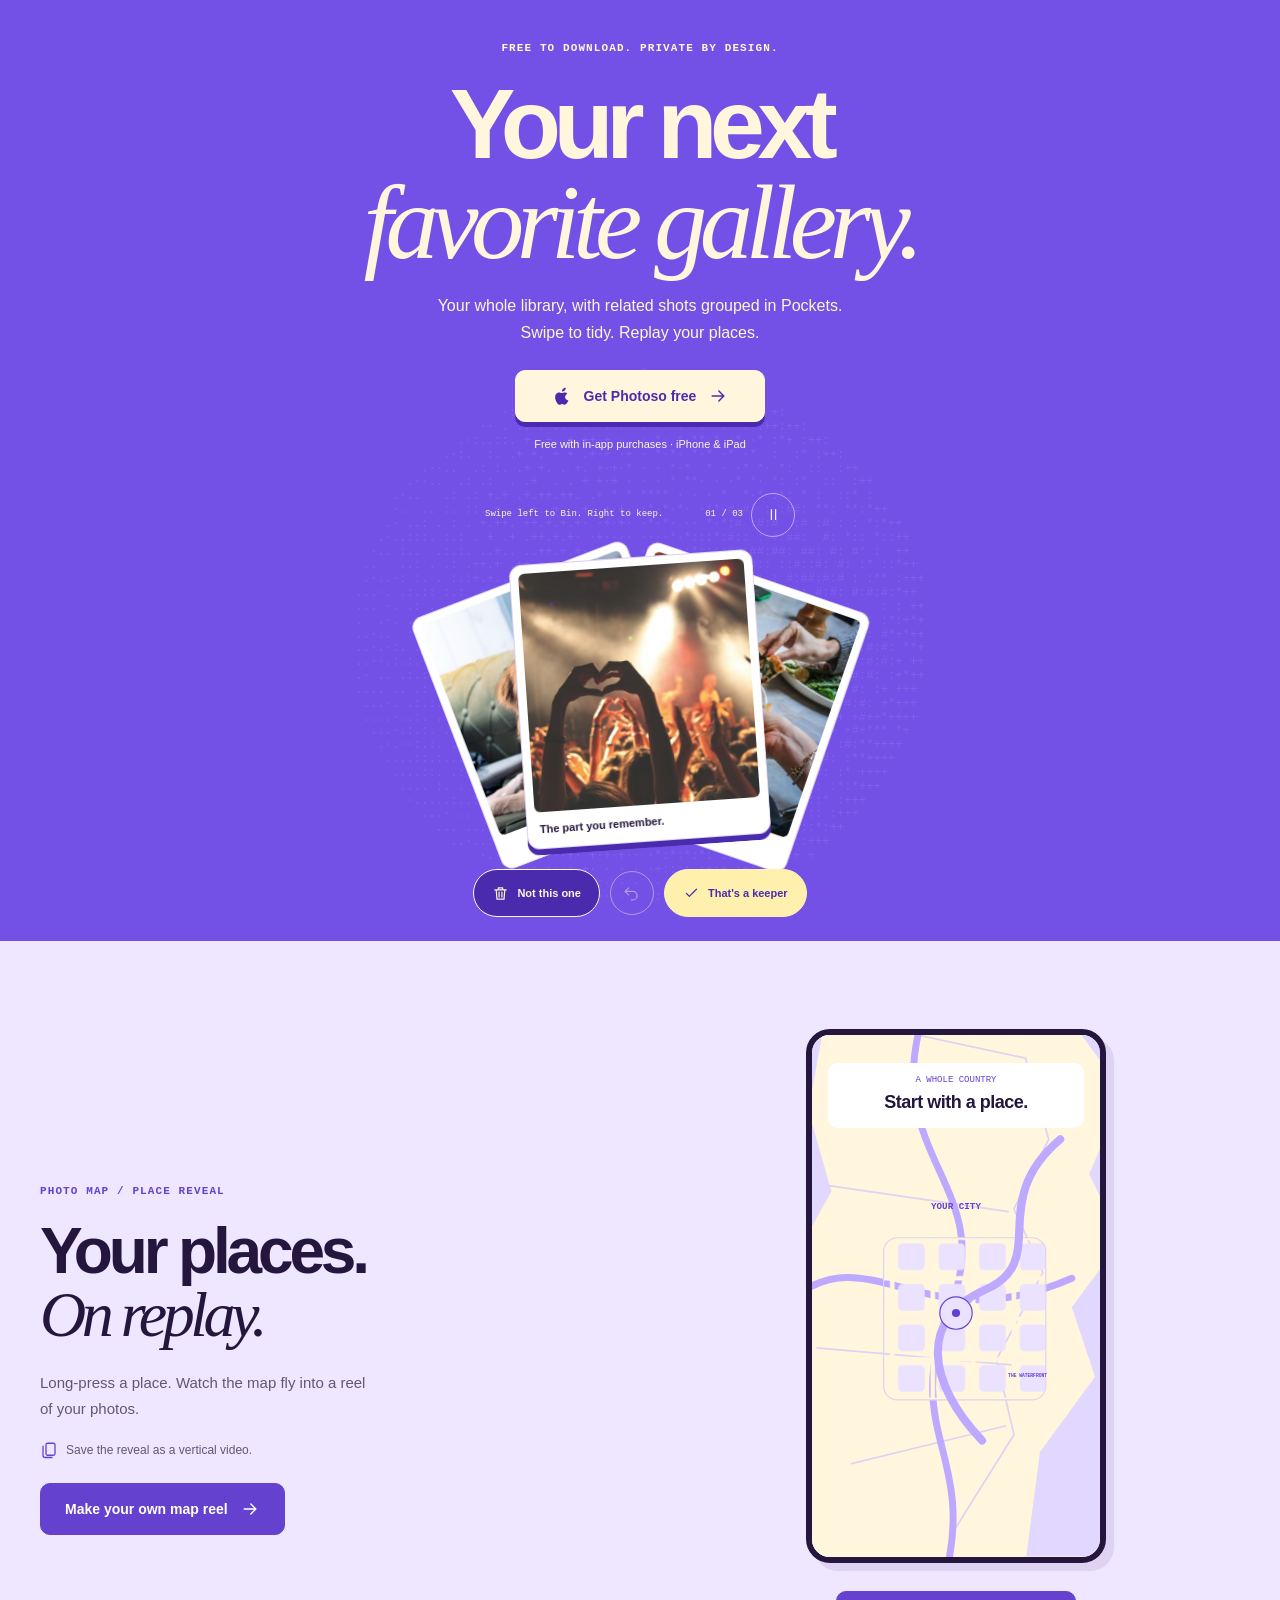
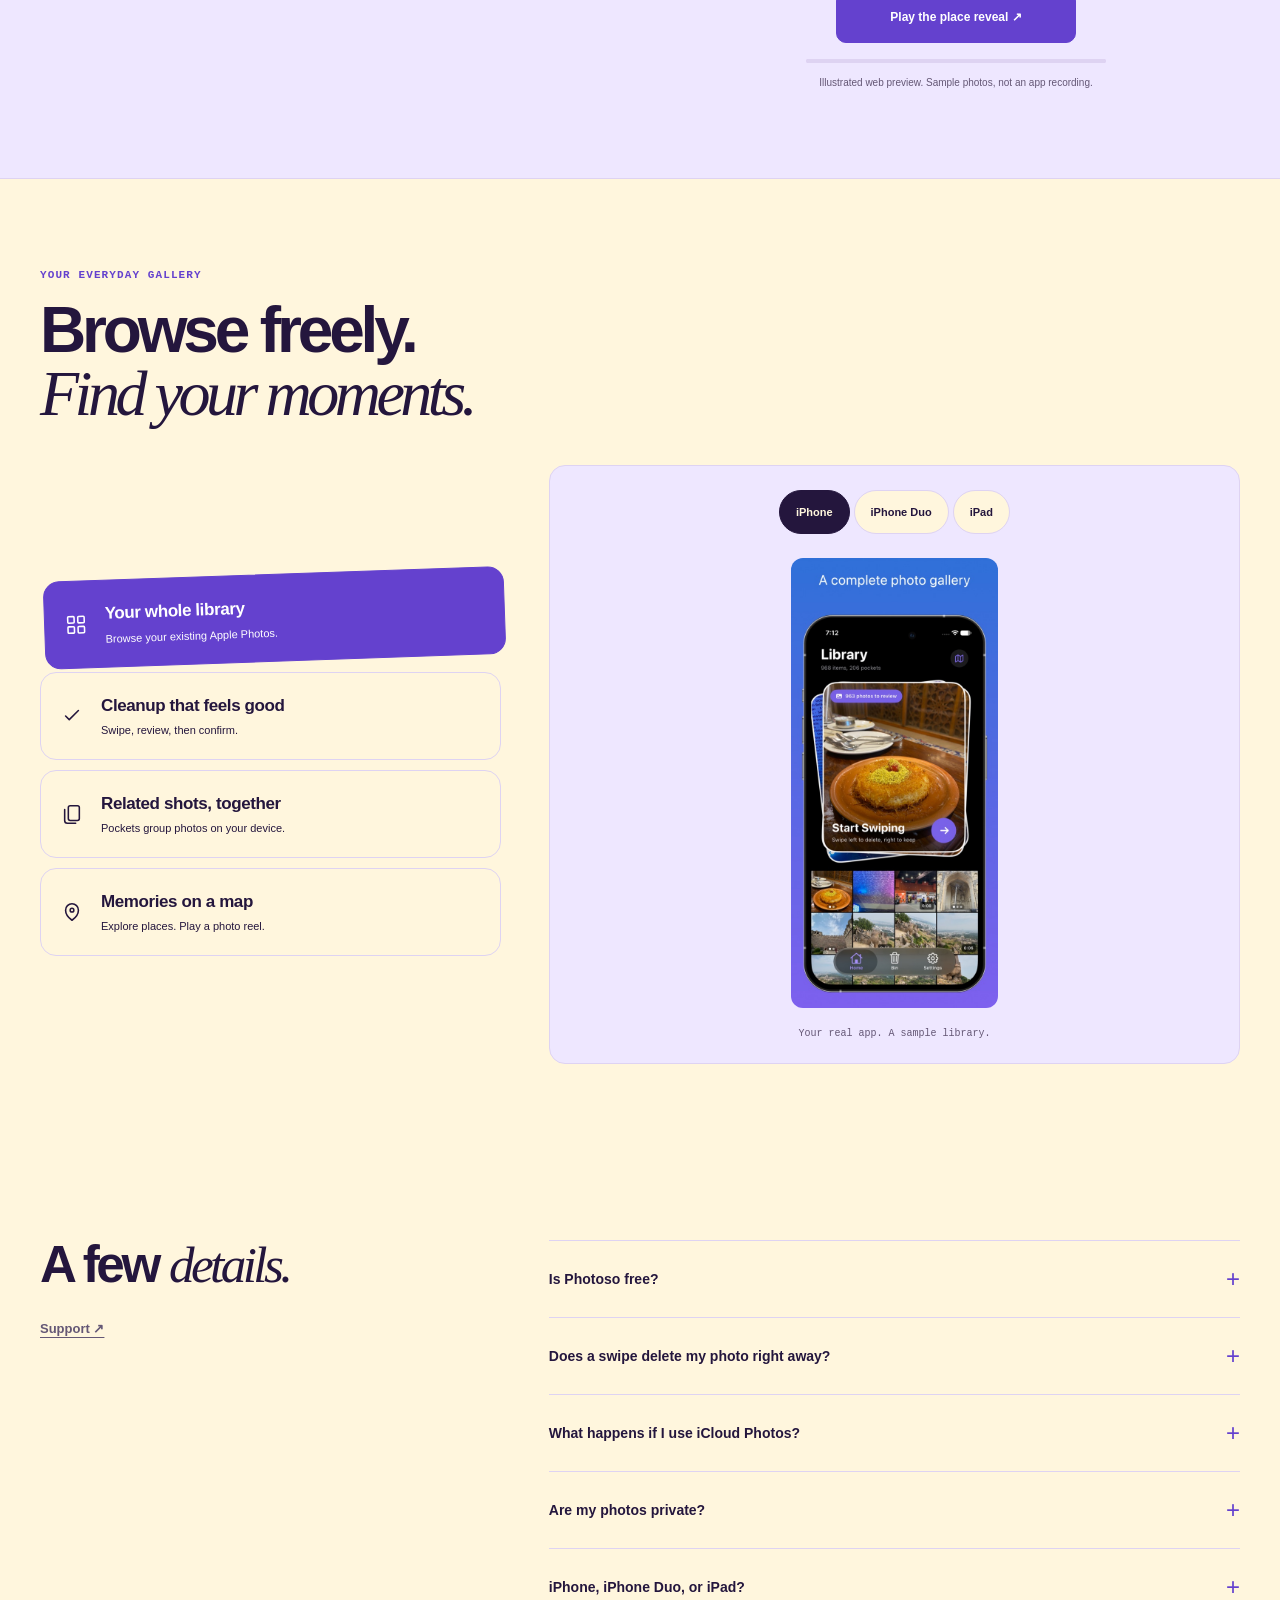
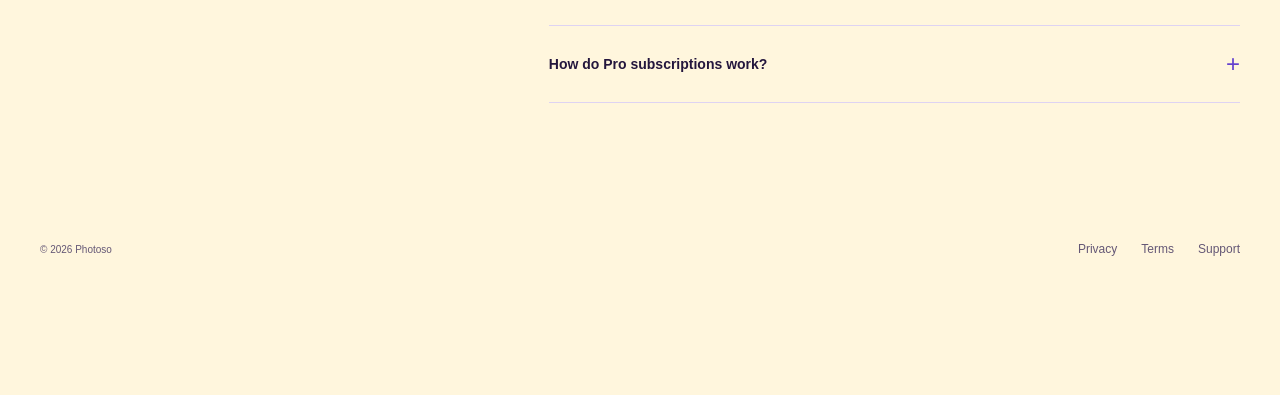
==== index.html @ 0cfa5616 "Publish Photoso gallery landing page Preserve the existing privacy and support pages and their style" ====
<!doctype html>
<!-- Base accessibility utilities adapted from 8B Linea (2026), MIT. See LICENSE. -->
<html lang="en">
<head>
  <meta charset="utf-8">
  <meta name="viewport" content="width=device-width, initial-scale=1, viewport-fit=cover">
  <title>Photoso — Your next favorite photo gallery.</title>
  <meta name="description" content="A free-to-download, private photo gallery for iPhone and iPad. Group related shots in Pockets, swipe to tidy, and turn your places into photo reels.">
  <meta name="theme-color" content="#7350e6">
  <meta name="apple-itunes-app" content="app-id=6763928712">
  <meta property="og:type" content="website">
  <meta property="og:title" content="Photoso — Your next favorite photo gallery.">
  <meta property="og:description" content="Your whole library. Related shots together. Places on replay. A free-to-download gallery that keeps photo processing on your device.">
  <meta property="og:image" content="https://callmevg.github.io/photoso/assets/social.jpg">
  <meta name="twitter:card" content="summary_large_image">
  <link rel="icon" href="assets/icon.png" type="image/png">
  <script>
    (() => {
      const param = new URLSearchParams(window.location.search).get("clawpilotTheme");
      const theme = param === "light" || param === "dark"
        ? param
        : (window.matchMedia("(prefers-color-scheme: dark)").matches ? "dark" : "light");
      document.documentElement.setAttribute("data-theme", theme);
    })();
  </script>
  <link rel="stylesheet" href="styles.css">
</head>
<body>
  <svg class="sr-only" aria-hidden="true" xmlns="http://www.w3.org/2000/svg">
    <symbol id="i-arrow" viewBox="0 0 24 24"><path d="M5 12h14m-6-6 6 6-6 6"/></symbol>
    <symbol id="i-check" viewBox="0 0 24 24"><path d="m5 12 4 4L19 6"/></symbol>
    <symbol id="i-bin" viewBox="0 0 24 24"><path d="M4 7h16M9 7V4h6v3m-9 0 1 13h10l1-13M10 10v7m4-7v7"/></symbol>
    <symbol id="i-undo" viewBox="0 0 24 24"><path d="m8 4-5 5 5 5M3 9h11a6 6 0 0 1 0 12h-2"/></symbol>
    <symbol id="i-grid" viewBox="0 0 24 24"><rect x="3" y="3" width="7" height="7" rx="1"/><rect x="14" y="3" width="7" height="7" rx="1"/><rect x="3" y="14" width="7" height="7" rx="1"/><rect x="14" y="14" width="7" height="7" rx="1"/></symbol>
    <symbol id="i-stack" viewBox="0 0 24 24"><rect x="8" y="3" width="12" height="16" rx="2"/><path d="M4 7v12a3 3 0 0 0 3 3h9"/></symbol>
    <symbol id="i-pin" viewBox="0 0 24 24"><path d="M19 10c0 6-7 11-7 11S5 16 5 10a7 7 0 0 1 14 0Z"/><circle cx="12" cy="10" r="2"/></symbol>
    <symbol id="i-apple" viewBox="0 0 24 24"><path fill="currentColor" stroke="none" d="M16.5 2c.1 1.3-.5 2.5-1.3 3.3-.8.8-2 1.4-3.1 1.3-.2-1.2.4-2.5 1.2-3.3.8-.8 2.1-1.4 3.2-1.3Zm3.2 15.4c-.5 1.2-.8 1.8-1.5 2.8-1 1.4-2.4 3.1-4.1 2.1-1.5-.9-2.3-.9-3.9 0-1.7.9-3.1-.6-4.1-2C3.3 16.4 3 12.3 4.8 9.6c1.3-1.9 3.4-2.3 5.2-1.6 1.5.6 2.1.6 3.6 0 1.6-.6 3.6-.3 4.9 1.2-4.2 2.3-3.5 6.9 1.2 8.2Z"/></symbol>
  </svg>
  <a class="skip-link" href="#main">Skip to content</a>
  <main id="main">
    <div class="hero-shell" id="hero-shell">
      <canvas id="ascii-field" aria-hidden="true"></canvas>
      <section class="wrap hero" aria-labelledby="hero-title">
        <div class="hero-copy">
          <p class="eyebrow">Free to download. Private by design.</p>
          <h1 id="hero-title">Your next<br><em>favorite gallery.</em></h1>
          <p class="hero-lead">Your whole library, with related shots grouped in Pockets.<br>Swipe to tidy. Replay your places.</p>
          <a class="button hero-download" href="https://apps.apple.com/app/photoso-photo-gallery/id6763928712"><svg aria-hidden="true"><use href="#i-apple"/></svg>Get Photoso free <svg aria-hidden="true"><use href="#i-arrow"/></svg></a>
          <p class="hero-note">Free with in-app purchases · iPhone &amp; iPad</p>
        </div>
        <div class="demo" id="demo" role="region" aria-label="Interactive photo cleanup demo">
          <div class="demo-topline"><span>Swipe left to Bin. Right to keep.</span><div class="demo-tools"><span id="demo-position">01 / 03</span><button class="motion-button" id="motion-toggle" aria-label="Pause decorative motion" aria-pressed="false" title="Pause decorative motion"><svg aria-hidden="true" viewBox="0 0 24 24"><path id="motion-icon" d="M9 5v14m6-14v14"/></svg></button></div></div>
          <div class="photo-stage" id="photo-stage" tabindex="0" aria-label="Photo demo. Left arrow moves a sample to the bin. Right arrow keeps it." aria-describedby="demo-help">
            <div class="back-card" aria-hidden="true"><img src="assets/camera-dog.jpg" width="600" height="750" alt="" draggable="false"></div>
            <div class="back-card" aria-hidden="true"><img src="assets/camera-pizza.jpg" width="600" height="750" alt="" draggable="false"></div>
            <figure class="photo-card" id="photo-card">
              <img id="demo-image" src="assets/camera-concert.jpg" width="600" height="750" alt="A view from a concert crowd, with hands raised into the stage lights" draggable="false" fetchpriority="high">
              <div class="photo-stamp" id="photo-stamp" aria-hidden="true">KEEP</div>
              <figcaption class="photo-caption"><span id="photo-title">The part you remember.</span></figcaption>
            </figure>
            <div class="demo-complete" id="demo-complete" hidden>
              <svg aria-hidden="true"><use href="#i-check"/></svg><h3>Try your<br>own camera roll.</h3><p id="demo-summary"></p>
              <a class="button" href="https://apps.apple.com/app/photoso-photo-gallery/id6763928712">Download Photoso free ↗</a>
              <button type="button" id="demo-reset">Play again</button>
            </div>
          </div>
          <div class="demo-controls">
            <button type="button" id="bin-button" aria-label="Move sample photo to the demo bin"><svg aria-hidden="true"><use href="#i-bin"/></svg>Not this one</button>
            <button type="button" id="undo-button" class="undo" aria-label="Undo the last sample decision" disabled><svg aria-hidden="true"><use href="#i-undo"/></svg></button>
            <button type="button" id="keep-button" class="keep" aria-label="Keep sample photo"><svg aria-hidden="true"><use href="#i-check"/></svg>That's a keeper</button>
          </div>
          <span class="sr-only" id="demo-status" role="status" aria-live="polite"></span>
          <p class="sr-only" id="demo-help">This preview uses three sample images, not your library. Drag left to Bin or right to Keep. Use the buttons or the left and right arrow keys. You can undo any decision.</p>
          <noscript><p>Enable JavaScript to play. The download links and FAQs still work.</p></noscript>
        </div>
      </section>
    </div>
    <section class="section place-section" id="place-reveal" aria-labelledby="place-heading">
      <div class="wrap place-layout">
        <div class="place-copy">
          <p class="eyebrow">Photo Map / Place Reveal</p>
          <h2 id="place-heading">Your places.<br><em>On replay.</em></h2>
          <p class="place-lead">Long-press a place. Watch the map fly into a reel of your photos.</p>
          <p class="place-export"><svg aria-hidden="true"><use href="#i-stack"/></svg>Save the reveal as a vertical video.</p>
          <a class="button" href="https://apps.apple.com/app/photoso-photo-gallery/id6763928712">Make your own map reel <svg aria-hidden="true"><use href="#i-arrow"/></svg></a>
        </div>
        <div class="place-demo">
          <div class="place-screen" id="place-screen" data-step="country" role="img" aria-label="Illustrated Place Reveal: a map zooms from a country to a city, drops a photo pin, and opens into sample photos.">
            <svg class="illustrated-map" viewBox="0 0 640 900" preserveAspectRatio="xMidYMid slice" aria-hidden="true">
              <defs><pattern id="place-blocks" width="70" height="70" patternUnits="userSpaceOnUse"><rect x="10" y="10" width="46" height="46" rx="8"/><path d="M0 0h70v70H0Z"/></pattern></defs>
              <rect class="map-water" width="640" height="900"/>
              <g id="place-world" class="place-world">
                <path class="map-land" d="M100-60 500-50 610 100 550 240 605 355 520 470 560 590 465 720 440 910 50 950-50 650 70 550 35 395 105 270 65 130Z"/>
                <path class="map-contour" d="M160-20 440 40 480 180 420 300 470 410 390 560 420 690 320 850M100 260l310 45M80 540l340 30M140 740l265-65"/>
                <path class="map-road" d="M265-40c-80 250 130 300 45 510s40 250-5 450"/>
                <path class="map-road" d="M45 450c130-100 225 80 475-30"/>
                <rect class="map-blocks" x="195" y="350" width="280" height="280" rx="24" fill="url(#place-blocks)"/>
                <path class="map-river" d="M500 180c-130 110-15 210-130 260s-100 160-5 260"/>
                <circle class="map-location-halo" cx="320" cy="480" r="28"/>
                <circle class="map-location" cx="320" cy="480" r="7"/>
                <text class="map-label" x="320" y="300" text-anchor="middle">YOUR CITY</text>
                <text class="map-label map-label-small" x="410" y="590">THE WATERFRONT</text>
              </g>
            </svg>
            <div class="place-map-title"><span id="place-scale">A whole country</span><strong id="place-title">Start with a place.</strong></div>
            <div class="place-photo-pin" id="place-photo-pin" aria-hidden="true"><img src="assets/camera-concert.jpg" width="56" height="56" alt=""><svg><use href="#i-pin"/></svg></div>
            <div class="place-photos" id="place-photos" aria-hidden="true">
              <img class="place-slide" src="assets/camera-concert.jpg" width="600" height="750" loading="lazy" alt="">
              <img class="place-slide" src="assets/camera-pizza.jpg" width="600" height="750" loading="lazy" alt="">
              <img class="place-slide" src="assets/camera-dog.jpg" width="600" height="750" loading="lazy" alt="">
              <div class="place-photo-caption"><strong>That weekend.<br>All over again.</strong><small>Sample photos · illustrated route</small></div>
            </div>
          </div>
          <div class="place-player"><button type="button" class="button" id="place-play" aria-pressed="false" disabled>Play the place reveal <svg aria-hidden="true"><use href="#i-arrow"/></svg></button><progress id="place-progress" max="11000" value="0" aria-label="Place Reveal preview progress"></progress></div>
          <p class="place-disclosure">Illustrated web preview. Sample photos, not an app recording.</p>
          <p class="sr-only" id="place-status" role="status" aria-live="polite">Ready to preview the map-to-memory reveal.</p>
          <noscript><p class="place-disclosure">The illustration is a static preview. Download Photoso to play your own Place Reveal.</p></noscript>
        </div>
      </div>
    </section>
    <section class="section gallery-section" id="explore" aria-labelledby="gallery-title">
      <div class="wrap">
        <div class="section-heading reveal"><div><p class="eyebrow">Your everyday gallery</p><h2 id="gallery-title">Browse freely.<br><em>Find your moments.</em></h2></div></div>
        <div class="gallery-layout" id="gallery-layout" data-device="phone">
          <div class="gallery-copy">
            <div class="gallery-tabs" role="tablist" aria-label="Explore Photoso screens" aria-orientation="vertical">
              <button class="gallery-tab" id="tab-library" role="tab" aria-selected="true" aria-controls="panel-library" tabindex="0"><svg aria-hidden="true"><use href="#i-grid"/></svg><span>Your whole library<small>Browse your existing Apple Photos.</small></span></button>
              <button class="gallery-tab" id="tab-swipe" role="tab" aria-selected="false" aria-controls="panel-swipe" tabindex="-1"><svg aria-hidden="true"><use href="#i-check"/></svg><span>Cleanup that feels good<small>Swipe, review, then confirm.</small></span></button>
              <button class="gallery-tab" id="tab-pockets" role="tab" aria-selected="false" aria-controls="panel-pockets" tabindex="-1"><svg aria-hidden="true"><use href="#i-stack"/></svg><span>Related shots, together<small>Pockets group photos on your device.</small></span></button>
              <button class="gallery-tab" id="tab-map" role="tab" aria-selected="false" aria-controls="panel-map" tabindex="-1"><svg aria-hidden="true"><use href="#i-pin"/></svg><span>Memories on a map<small>Explore places. Play a photo reel.</small></span></button>
            </div>
          </div>
          <div class="device-preview">
            <div class="device-picker" role="group" aria-label="Preview Photoso on a device">
              <button type="button" data-device="phone" aria-pressed="true">iPhone</button><button type="button" data-device="duo" aria-pressed="false">iPhone Duo</button><button type="button" data-device="ipad" aria-pressed="false">iPad</button>
            </div>
            <figure class="gallery-panel" id="panel-library" role="tabpanel" aria-labelledby="tab-library" tabindex="0"><div class="screenshot-mat"><img src="assets/screen-library.jpg" data-phone="assets/screen-library.jpg" data-duo="assets/duo-library.jpg" data-ipad="assets/ipad-library.jpg" width="560" height="1213" loading="lazy" alt="Photoso library with a swipe entry and photo grid"></div><figcaption>Your real app. A sample library.</figcaption></figure>
            <figure class="gallery-panel" id="panel-swipe" role="tabpanel" aria-labelledby="tab-swipe" tabindex="0" hidden><div class="screenshot-mat"><img src="assets/screen-swipe.jpg" data-phone="assets/screen-swipe.jpg" data-duo="assets/duo-swipe.jpg" data-ipad="assets/ipad-swipe.jpg" width="560" height="1213" loading="lazy" alt="Photoso swipe screen with delete, undo, and keep controls"></div><figcaption>One photo at a time.</figcaption></figure>
            <figure class="gallery-panel" id="panel-pockets" role="tabpanel" aria-labelledby="tab-pockets" tabindex="0" hidden><div class="screenshot-mat"><img src="assets/screen-pockets.jpg" data-phone="assets/screen-pockets.jpg" data-duo="assets/duo-library.jpg" data-ipad="assets/ipad-library.jpg" width="560" height="1213" loading="lazy" alt="Photoso library with related photos grouped into Pockets"></div><figcaption>Your related shots, together.</figcaption></figure>
            <figure class="gallery-panel" id="panel-map" role="tabpanel" aria-labelledby="tab-map" tabindex="0" hidden><div class="screenshot-mat"><img src="assets/screen-map.jpg" data-phone="assets/screen-map.jpg" data-duo="assets/duo-map.jpg" data-ipad="assets/ipad-map.jpg" width="560" height="1213" loading="lazy" alt="Photoso Photo Map with photos grouped by location"></div><figcaption>Places with a story.</figcaption></figure>
            <p class="device-status sr-only" id="device-status" role="status" aria-live="polite"></p>
          </div>
        </div>
      </div>
    </section>
    <section class="section faq-section" id="faq" aria-labelledby="faq-title">
      <div class="wrap faq-layout">
        <div class="faq-heading"><h2 id="faq-title">A few <em>details.</em></h2><a class="text-link" href="https://callmevg.github.io/photoso/support.html">Support ↗</a></div>
        <div class="faq-list">
          <details id="pricing-details"><summary>Is Photoso free?</summary><p>Yes. Browsing your photo library, Pockets, Photo Map, and the Review Bin are available for free. Cleanup includes 100 free swipes a day. Photoso Pro adds unlimited swipes, similar-photo group review, stats and streaks, and keep marks that persist across reinstalls. Pro is available monthly, yearly, or as a one-time Lifetime purchase. See the app for current local pricing.</p></details>
          <details><summary>Does a swipe delete my photo right away?</summary><p>No. Unwanted items go to Photoso's Review Bin first, where you can restore them. Deletion happens only after you review and confirm. Confirmed deletions go to Apple Photos' Recently Deleted album for recovery for up to 30 days. Photoso isn't a backup service; back up irreplaceable photos.</p></details>
          <details><summary>What happens if I use iCloud Photos?</summary><p>With iCloud Photos enabled, confirmed deletions also apply to your other devices. Recently Deleted is the place to recover a photo for up to 30 days. Storage may not be freed immediately while deleted items remain there.</p></details>
          <details id="privacy-details"><summary>Are my photos private?</summary><p>Your photos stay on your device. Photoso has no third-party ads, analytics, or tracking SDKs. Pocket similarity matching uses Apple's on-device Vision; your photos aren't sent to a cloud AI service. You don't need an account. Apple's own iCloud Photos syncing still follows your Apple settings. See our <a href="https://callmevg.github.io/photoso/privacy.html">privacy policy</a>.</p></details>
          <details><summary>iPhone, iPhone Duo, or iPad?</summary><p>Photoso works on iPhone and iPad with iOS or iPadOS 17.6 or later. It also adapts to iPhone Duo's compact and expanded displays. It uses your Apple Photos library and needs permission to access your photos.</p></details>
          <details><summary>How do Pro subscriptions work?</summary><p>Payment is charged to your Apple Account when you confirm a purchase. Monthly and yearly subscriptions renew automatically unless cancelled at least 24 hours before the current period ends. Your account is charged for renewal within 24 hours before the period ends. Manage or cancel in your App Store account settings. Lifetime is a one-time purchase. <a href="https://www.apple.com/legal/internet-services/itunes/dev/stdeula/">Apple's standard Terms of Use</a> apply.</p></details>
        </div>
      </div>
    </section>
  </main>
  <footer class="footer wrap">
    <div class="footer-top"><span class="footer-copyright">© 2026 Photoso</span><div class="footer-links"><a href="https://callmevg.github.io/photoso/privacy.html">Privacy</a><a href="https://www.apple.com/legal/internet-services/itunes/dev/stdeula/">Terms</a><a href="https://callmevg.github.io/photoso/support.html">Support</a></div></div>
  </footer>
  <aside class="download-dock" aria-label="Download Photoso" hidden>
    <img src="assets/icon.png" width="40" height="40" alt=""><p><strong>Your next favorite gallery.</strong><span>Private · Free with in-app purchases</span></p><a class="button" href="https://apps.apple.com/app/photoso-photo-gallery/id6763928712">Download free <svg aria-hidden="true"><use href="#i-arrow"/></svg></a>
  </aside>
  <script src="site.js"></script>
</body>
</html>
---- styles.css ----
:root {
  color-scheme: light;
  --cp-bg: #fff6dd;
  --cp-bg-elevated: #fcf8ee;
  --cp-surface: #ffffff;
  --cp-surface-soft: #eee7ff;
  --cp-border: #ded3f2;
  --cp-border-strong: #9885c1;
  --cp-text: #24163d;
  --cp-text-muted: #645775;
  --cp-text-soft: #706080;
  --cp-accent: #6441ce;
  --cp-accent-hover: #5431ba;
  --cp-accent-soft: #ebe2ff;
  --cp-accent-fg: #ffffff;
  --cp-success: #16794a;
  --cp-danger: #b92b59;
  --cp-warning: #fff0ae;
  --cp-link: #6441ce;
  --cp-shadow: 0 8px 0 #35225d;
  --cp-overlay: #f5f0ff;
  --cp-panel: #fcf8ee;
  --cp-panel-strong: #ffffff;
  --cp-sheen: #ffffff;
  --cp-highlight: #cabbf6;
  --cp-stage: #7350e6;
  --cp-stage-ink: #fff6dd;
  --cp-stage-soft: #e1d7ff;
  --cp-stage-line: #bda9ff;
  --cp-stage-dark: #4b2bad;
}
html[data-theme="dark"] {
  color-scheme: dark;
  --cp-bg: #19132b;
  --cp-bg-elevated: #211934;
  --cp-surface: #2b2042;
  --cp-surface-soft: #35264e;
  --cp-border: #514065;
  --cp-border-strong: #9d83c4;
  --cp-text: #fff6dd;
  --cp-text-muted: #d0c0e0;
  --cp-text-soft: #c2add8;
  --cp-accent: #bda6ff;
  --cp-accent-hover: #d0bfff;
  --cp-accent-soft: #35264e;
  --cp-accent-fg: #24163d;
  --cp-success: #8be5b0;
  --cp-danger: #ff9fbc;
  --cp-warning: #fff0ae;
  --cp-link: #c9b5ff;
  --cp-shadow: 0 8px 0 #100b1b;
  --cp-overlay: #211934;
  --cp-panel: #2b2042;
  --cp-panel-strong: #2b2042;
  --cp-sheen: #fff6dd;
  --cp-highlight: #66518d;
  --cp-stage: #5330b6;
  --cp-stage-ink: #fff6dd;
  --cp-stage-soft: #e1d7ff;
  --cp-stage-line: #bda9ff;
  --cp-stage-dark: #321b78;
}
*, *::before, *::after { box-sizing: border-box; }
html { scroll-behavior: smooth; scroll-padding-top: 24px; }
body { margin: 0; padding-bottom: 104px; background: var(--cp-bg); color: var(--cp-text); font-family: "Segoe UI", Aptos, Calibri, -apple-system, BlinkMacSystemFont, sans-serif; font-size: 16px; line-height: 1.5; }
h1, h2, h3, p, figure { margin: 0; }
h1, h2, h3 { text-wrap: balance; }
em { font-family: Georgia, "Times New Roman", serif; font-weight: 400; letter-spacing: -.07em; }
a { color: inherit; text-underline-offset: 4px; }
button { font: inherit; color: inherit; cursor: pointer; }
button, a { -webkit-tap-highlight-color: var(--cp-highlight); }
button:disabled { cursor: not-allowed; opacity: .45; }
img, svg { display: block; max-width: 100%; }
img { height: auto; }
svg { width: 24px; height: 24px; fill: none; stroke: currentColor; stroke-width: 1.7; stroke-linecap: round; stroke-linejoin: round; flex-shrink: 0; }
:focus-visible { outline: 3px solid var(--cp-accent); outline-offset: 5px; }
.hero-shell :focus-visible { outline-color: var(--cp-stage-ink); }
::selection { background: var(--cp-accent); color: var(--cp-accent-fg); }
[hidden] { display: none !important; }
.sr-only { position: absolute; width: 1px; height: 1px; margin: -1px; padding: 0; overflow: hidden; clip-path: inset(50%); white-space: nowrap; border: 0; }
.skip-link { position: fixed; z-index: 100; top: 12px; left: 12px; padding: 12px 16px; border-radius: 10px; background: var(--cp-surface); translate: 0 -200%; }
.skip-link:focus-visible { translate: 0 0; }
.wrap { width: min(1200px, calc(100% - 80px)); margin-inline: auto; }
main, .footer { padding-inline: env(safe-area-inset-left, 0px) env(safe-area-inset-right, 0px); }
.eyebrow { font-family: Consolas, "Courier New", Courier, monospace; font-size: 11px; font-weight: 600; letter-spacing: .1em; text-transform: uppercase; }
.button { display: inline-flex; gap: 12px; align-items: center; justify-content: center; min-height: 52px; padding: 14px 24px; background: var(--cp-accent); color: var(--cp-accent-fg); border: 1px solid var(--cp-accent); border-radius: 10px; text-decoration: none; font-size: 14px; font-weight: 750; transition: transform .2s, background .2s; }
.button:hover { background: var(--cp-accent-hover); transform: translateY(-3px) rotate(-1deg); }
.button:active { transform: translateY(2px); }
.button svg { width: 20px; height: 20px; }
.text-link { display: inline-flex; align-items: center; min-height: 44px; font-size: 13px; font-weight: 650; }
.hero-shell { position: relative; overflow: clip; isolation: isolate; background: var(--cp-stage); color: var(--cp-stage-ink); }
#ascii-field { position: absolute; inset: 0; width: 100%; height: 100%; z-index: -1; opacity: .18; pointer-events: none; }
.hero { position: relative; padding-top: calc(40px + env(safe-area-inset-top, 0px)); padding-bottom: 24px; text-align: center; }
.hero-copy { position: relative; z-index: 2; }
.hero .eyebrow { color: var(--cp-stage-ink); }
h1 { margin-top: 20px; font-size: clamp(64px, 7.7vw, 100px); font-weight: 750; letter-spacing: -.075em; line-height: .96; }
h1 em { font-size: 1.08em; }
.hero-lead { max-width: 480px; margin: 20px auto 24px; font-size: 16px; line-height: 1.65; color: var(--cp-stage-ink); }
.hero-download { min-width: 250px; background: var(--cp-stage-ink); border-color: var(--cp-stage-ink); color: var(--cp-stage-dark); box-shadow: 0 5px 0 var(--cp-stage-dark); }
.hero-download:hover { background: var(--cp-warning); }
.hero-note { margin-top: 14px; font-size: 11px; color: var(--cp-stage-ink); }
.demo { position: relative; width: min(920px, 100%); margin: 28px auto 0; padding-top: 12px; perspective: 1000px; }
.demo-topline { position: relative; z-index: 2; width: min(310px, 90%); display: flex; align-items: center; justify-content: space-between; gap: 12px; margin: 0 auto 20px; color: var(--cp-stage-ink); font-size: 9px; font-family: Consolas, "Courier New", Courier, monospace; }
.demo-tools { display: flex; align-items: center; gap: 8px; flex-shrink: 0; }
.motion-button { display: grid; place-items: center; width: 44px; height: 44px; border: 1px solid var(--cp-stage-line); border-radius: 50%; background: none; color: var(--cp-stage-ink); }
.motion-button svg { width: 17px; height: 17px; }
.photo-stage { position: relative; width: 244px; aspect-ratio: 3 / 3.5; margin: 0 auto; transform-style: preserve-3d; transform: rotateX(var(--tilt-x, 0deg)) rotateY(var(--tilt-y, 0deg)); transition: transform .25s ease-out; }
.back-card, .photo-card { position: absolute; inset: 0; padding: 8px 8px 36px; border: 1px solid var(--cp-border); border-radius: 12px; background: var(--cp-surface); color: var(--cp-text); }
.back-card { transform: translate3d(-80px, 6px, -60px) rotate(-21deg); }
.back-card:nth-child(2) { transform: translate3d(80px, 8px, -40px) rotate(19deg); }
.back-card img, .photo-card img { width: 100%; height: 100%; object-fit: cover; border-radius: 6px; user-select: none; -webkit-user-drag: none; }
.photo-card { cursor: grab; touch-action: pan-y; transform: rotate(-4deg); will-change: transform; box-shadow: 0 6px 0 var(--cp-stage-dark); }
.photo-card:active { cursor: grabbing; }
.photo-caption { position: absolute; bottom: 10px; left: 12px; right: 12px; display: flex; align-items: center; justify-content: space-between; gap: 8px; font-size: 11px; font-weight: 700; }
.photo-stamp { position: absolute; top: 20px; left: 16px; border: 3px solid var(--cp-accent); border-radius: 6px; padding: 4px 12px; color: var(--cp-accent); background: var(--cp-panel-strong); font-size: 24px; font-weight: 800; rotate: -10deg; opacity: 0; }
.demo-controls { position: relative; z-index: 3; display: flex; justify-content: center; align-items: center; gap: 10px; margin-top: 28px; }
.demo-controls button { display: inline-flex; gap: 8px; align-items: center; justify-content: center; min-height: 48px; padding: 12px 18px; border: 1px solid var(--cp-stage-ink); border-radius: 50px; background: var(--cp-stage-dark); color: var(--cp-stage-ink); font-size: 11px; font-weight: 750; transition: transform .2s; }
.demo-controls button:hover:not(:disabled) { transform: translateY(-4px) rotate(-2deg); }
.demo-controls svg { width: 17px; height: 17px; }
.demo-controls .keep { background: var(--cp-warning); color: var(--cp-stage-dark); border-color: var(--cp-warning); }
.demo-controls .undo { width: 44px; height: 44px; min-height: 44px; padding: 10px; background: none; }
.demo-complete { position: absolute; inset: -8px; display: flex; flex-direction: column; align-items: center; justify-content: center; gap: 12px; padding: 20px; border-radius: 16px; background: var(--cp-bg); color: var(--cp-text); transform: translateZ(10px); }
.demo-complete > svg { width: 32px; height: 32px; color: var(--cp-accent); }
.demo-complete h3 { font-size: 30px; line-height: .95; letter-spacing: -1.6px; }
.demo-complete p { font-size: 10px; color: var(--cp-text-muted); }
.demo-complete .button { min-height: 44px; padding: 10px; font-size: 10px; }
.demo-complete button { min-height: 44px; border: 0; padding: 8px; background: none; font-size: 11px; text-decoration: underline; }
.section { padding-block: 88px; }
.section-heading { display: flex; justify-content: space-between; align-items: flex-end; gap: 32px; margin-bottom: 40px; }
.section-heading .eyebrow, .faq-heading .eyebrow { color: var(--cp-accent); margin-bottom: 16px; }
h2 { font-size: clamp(40px, 5vw, 72px); font-weight: 700; letter-spacing: -.065em; line-height: .98; }
.place-section { border-bottom: 1px solid var(--cp-border); background: var(--cp-surface-soft); }
.place-layout { display: grid; grid-template-columns: 1fr 1fr; gap: 64px; align-items: center; }
.place-copy .eyebrow { color: var(--cp-accent); margin-bottom: 20px; }
.place-lead { max-width: 330px; margin-top: 24px; color: var(--cp-text-muted); font-size: 15px; line-height: 1.7; }
.place-export { display: flex; align-items: center; gap: 8px; margin-block: 20px 24px; font-size: 12px; color: var(--cp-text-muted); }
.place-export svg { width: 18px; height: 18px; color: var(--cp-accent); }
.place-demo { min-width: 0; text-align: center; }
.place-screen { position: relative; isolation: isolate; overflow: hidden; width: min(100%, 300px); aspect-ratio: 9 / 16; margin-inline: auto; border: 6px solid var(--cp-text); border-radius: 24px; background: var(--cp-bg); box-shadow: 8px 8px 0 var(--cp-border); }
.illustrated-map { position: absolute; inset: 0; width: 100%; height: 100%; stroke: none; }
.place-world { transform-origin: 320px 480px; }
.map-water { fill: var(--cp-stage-soft); }
.map-land { fill: var(--cp-bg); }
.map-contour { fill: none; stroke: var(--cp-border); stroke-width: 3; }
.map-road { fill: none; stroke: var(--cp-stage-line); stroke-width: 12; }
.map-blocks { stroke: var(--cp-border); stroke-width: 2; }
#place-blocks rect { fill: var(--cp-accent-soft); }
#place-blocks path { fill: none; stroke: var(--cp-bg); stroke-width: 8; }
.map-river { fill: none; stroke: var(--cp-stage-line); stroke-width: 14; }
.map-location-halo { fill: var(--cp-accent-soft); stroke: var(--cp-accent); stroke-width: 2; }
.map-location { fill: var(--cp-accent); }
.map-label { fill: var(--cp-accent); font: 700 16px Consolas, "Courier New", Courier, monospace; }
.map-label-small { font-size: 8px; }
.place-map-title { position: absolute; top: 28px; left: 16px; right: 16px; padding: 12px; border-radius: 10px; background: var(--cp-panel-strong); color: var(--cp-text); }
.place-map-title > span { display: block; color: var(--cp-accent); font: 9px Consolas, "Courier New", Courier, monospace; text-transform: uppercase; }
.place-map-title strong { display: block; margin-top: 4px; font-size: 18px; font-weight: 700; letter-spacing: -.5px; }
.place-photo-pin { position: absolute; top: 53.33%; left: 50%; width: 58px; translate: -50% -80%; opacity: 0; }
.place-photo-pin img { position: relative; z-index: 1; width: 58px; height: 58px; object-fit: cover; border: 4px solid var(--cp-surface); border-radius: 12px; }
.place-photo-pin svg { width: 32px; height: 32px; margin: -4px auto 0; fill: var(--cp-accent); stroke: var(--cp-accent); }
.place-photos { position: absolute; inset: 0; opacity: 0; clip-path: circle(0% at 50% 53.33%); background: var(--cp-stage-dark); }
.place-slide { position: absolute; inset: 0; width: 100%; height: 100%; object-fit: cover; opacity: 0; }
.place-slide:first-child { opacity: 1; }
.place-photo-caption { position: absolute; bottom: 40px; left: 16px; right: 16px; padding: 16px; border-radius: 10px; background: var(--cp-panel-strong); color: var(--cp-text); text-align: left; }
.place-photo-caption strong { display: block; margin: 8px 0; font-size: 25px; line-height: 1.1; letter-spacing: -1px; }
.place-photo-caption small { color: var(--cp-text-muted); font-size: 8px; }
.place-player { display: flex; flex-direction: column; align-items: center; gap: 16px; margin-top: 28px; }
.place-player .button { min-width: 240px; font-size: 12px; }
.place-player progress { appearance: none; width: min(300px, 100%); height: 4px; border: 0; border-radius: 4px; background: var(--cp-border); color: var(--cp-accent); }
.place-player progress::-webkit-progress-bar { background: var(--cp-border); border-radius: 4px; }
.place-player progress::-webkit-progress-value { background: var(--cp-accent); border-radius: 4px; }
.place-player progress::-moz-progress-bar { background: var(--cp-accent); border-radius: 4px; }
.place-disclosure { max-width: 300px; margin: 12px auto 0; color: var(--cp-text-muted); font-size: 10px; }
.gallery-layout { display: grid; grid-template-columns: .8fr 1.2fr; gap: 48px; align-items: center; }
.gallery-tabs { display: flex; flex-direction: column; gap: 10px; }
.gallery-tab { display: grid; grid-template-columns: 28px 1fr; align-items: center; gap: 12px; min-height: 86px; padding: 20px; border: 1px solid var(--cp-border); border-radius: 16px; background: none; text-align: left; transition: transform .2s, background .2s; }
.gallery-tab:hover { transform: rotate(-1deg); }
.gallery-tab[aria-selected="true"] { background: var(--cp-accent); border-color: var(--cp-accent); color: var(--cp-accent-fg); transform: rotate(-2deg) translateX(4px); }
.gallery-tab > svg { width: 22px; height: 22px; }
.gallery-tab > span { font-size: 17px; font-weight: 750; letter-spacing: -.4px; }
.gallery-tab small { display: block; margin-top: 4px; font-size: 11px; font-weight: 400; letter-spacing: 0; }
.device-preview { min-width: 0; padding: 24px; border-radius: 16px; border: 1px solid var(--cp-border); background: var(--cp-surface-soft); }
.device-picker { display: flex; justify-content: center; flex-wrap: wrap; gap: 4px; margin-bottom: 24px; }
.device-picker button { min-height: 44px; border: 1px solid var(--cp-border); border-radius: 50px; padding: 10px 16px; background: var(--cp-bg); font-size: 11px; font-weight: 650; }
.device-picker button[aria-pressed="true"] { background: var(--cp-text); border-color: var(--cp-text); color: var(--cp-bg); }
.gallery-panel { min-width: 0; text-align: center; }
.screenshot-mat { height: 450px; display: flex; align-items: center; justify-content: center; }
.screenshot-mat img { width: auto; height: auto; max-width: 100%; max-height: 100%; border-radius: 12px; }
.gallery-panel figcaption { margin-top: 20px; color: var(--cp-text-muted); font: 10px Consolas, "Courier New", Courier, monospace; }
.faq-layout { display: grid; grid-template-columns: .8fr 1.2fr; gap: 48px; }
.faq-heading h2 { font-size: clamp(36px, 4vw, 56px); }
.faq-heading .text-link { margin-top: 16px; color: var(--cp-text-muted); }
details { border-bottom: 1px solid var(--cp-border); }
details:first-child { border-top: 1px solid var(--cp-border); }
summary { display: flex; align-items: center; justify-content: space-between; gap: 20px; min-height: 68px; padding: 20px 0; cursor: pointer; list-style: none; font-size: 14px; font-weight: 650; }
summary::-webkit-details-marker { display: none; }
summary::after { content: "+"; color: var(--cp-accent); font-size: 24px; font-weight: 400; }
details[open] summary::after { content: "−"; }
details p { padding: 0 20px 24px 0; color: var(--cp-text-muted); font-size: 13px; line-height: 1.8; }
.footer { padding-block: 36px 20px; }
.footer-top { display: flex; justify-content: space-between; align-items: center; gap: 24px; }
.footer-links { display: flex; flex-wrap: wrap; gap: 24px; }
.footer-links a { font-size: 12px; color: var(--cp-text-muted); text-decoration: none; min-height: 44px; display: flex; align-items: center; }
.footer-copyright { font-size: 10px; color: var(--cp-text-muted); }
.download-dock { position: fixed; z-index: 40; bottom: max(16px, env(safe-area-inset-bottom, 0px)); left: 50%; translate: -50% 0; display: flex; align-items: center; gap: 12px; width: max-content; max-width: calc(100% - 32px); padding: 10px 12px; border: 1px solid var(--cp-border-strong); border-radius: 16px; background: var(--cp-bg); color: var(--cp-text); box-shadow: 0 4px 0 var(--cp-border); }
.download-dock > img { border-radius: 10px; width: 40px; height: 40px; }
.download-dock p { font-size: 11px; line-height: 1.5; }
.download-dock p span { display: block; color: var(--cp-text-muted); font-size: 10px; }
.download-dock .button { min-height: 44px; padding: 10px 18px; font-size: 12px; margin-left: 12px; }
@keyframes hero-rise { from { translate: 0 24px; opacity: 0; } }
@keyframes card-arrive { from { transform: rotate(4deg) translateY(20px) scale(.94); opacity: .5; } }
@keyframes reveal-rise { from { opacity: .5; translate: 0 24px; } to { opacity: 1; translate: 0 0; } }
@media (prefers-reduced-motion: no-preference) {
  .hero-copy { animation: hero-rise .8s cubic-bezier(.16, .84, .3, 1) both; }
  .demo { animation: hero-rise .8s .12s cubic-bezier(.16, .84, .3, 1) backwards; }
  .photo-card.arriving { animation: card-arrive .3s ease-out; }
  @supports (animation-timeline: view()) {
    .reveal { animation: reveal-rise linear both; animation-timeline: view(); animation-range: entry 0% entry 90%; }
  }
}
html[data-motion-paused="true"] *, html[data-motion-paused="true"] *::before, html[data-motion-paused="true"] *::after { animation: none !important; transition: none !important; }
@media (max-width: 1000px) {
  .wrap { width: calc(100% - 48px); }
  .gallery-layout, .faq-layout, .place-layout { gap: 32px; }
  .gallery-tab { padding: 16px; }
  .gallery-tab > span { font-size: 15px; }
  .device-preview { padding: 16px; }
  .device-picker button { padding-inline: 12px; }
  .screenshot-mat { height: 380px; }
}
@media (max-width: 700px) {
  body { padding-bottom: calc(100px + env(safe-area-inset-bottom, 0px)); }
  .wrap { width: calc(100% - 32px); }
  .hero { padding-top: calc(32px + env(safe-area-inset-top, 0px)); padding-bottom: 16px; }
  .hero .eyebrow { font-size: 9px; letter-spacing: .025em; }
  h1 { font-size: clamp(44px, 9.2vw, 64px); margin-top: 20px; line-height: 1.02; letter-spacing: -.07em; }
  h1 em { font-size: 1.06em; }
  .hero-lead { margin: 16px auto 20px; font-size: 14px; }
  .hero-download { min-height: 52px; min-width: 240px; font-size: 13px; }
  .hero-note { font-size: 10px; margin-top: 12px; }
  .demo { margin-top: 28px; padding-top: 0; }
  .demo-topline { max-width: 270px; margin-bottom: 20px; font-size: 8px; }
  .photo-stage { width: clamp(176px, 49vw, 228px); }
  .back-card { transform: translate3d(-38px, 8px, -40px) rotate(-17deg); }
  .back-card:nth-child(2) { transform: translate3d(38px, 8px, -20px) rotate(17deg); }
  .demo-controls { gap: 8px; margin-top: 24px; }
  .demo-controls button { padding: 12px; font-size: 10px; gap: 6px; }
  .demo-controls .undo { width: 44px; padding: 10px; }
  .photo-caption { font-size: 9px; left: 10px; right: 10px; }
  .demo-complete { inset: -16px -12px; gap: 8px; padding: 12px; }
  .demo-complete h3 { font-size: 25px; }
  .demo-complete > svg { width: 24px; height: 24px; }
  .demo-complete p { font-size: 9px; }
  .section { padding-block: 56px; }
  .section-heading { gap: 20px; align-items: flex-start; margin-bottom: 28px; }
  h2 { font-size: 44px; }
  .gallery-layout, .faq-layout, .place-layout { grid-template-columns: 1fr; gap: 24px; }
  .place-copy h2 { font-size: 52px; }
  .place-lead { margin-top: 16px; font-size: 14px; }
  .place-export { margin-bottom: 20px; font-size: 11px; }
  .place-screen { width: min(100%, 270px); }
  .place-copy > .button { width: 100%; }
  .place-demo { margin-top: 12px; }
  .gallery-tabs { display: grid; grid-template-columns: 1fr 1fr; gap: 8px; }
  .gallery-tab { min-height: 100px; grid-template-columns: 20px 1fr; gap: 8px; padding: 12px; }
  .gallery-tab > svg { width: 18px; height: 18px; }
  .gallery-tab > span { font-size: 12px; }
  .gallery-tab small { font-size: 9px; }
  .gallery-tab[aria-selected="true"] { transform: rotate(-1.5deg); }
  .device-preview { padding: 16px; }
  .device-picker { margin-bottom: 16px; gap: 4px; }
  .device-picker button { padding: 10px 12px; font-size: 10px; }
  .screenshot-mat { height: 360px; }
  .gallery-layout[data-device="duo"] .screenshot-mat { height: 240px; }
  .faq-heading h2 { font-size: 44px; }
  summary { font-size: 13px; }
  .footer { padding-block: 24px; }
  .footer-top { flex-wrap: wrap; gap: 16px; }
  .footer-links { gap: 20px; }
  .download-dock { width: calc(100% - 24px); max-width: 440px; gap: 8px; padding: 8px 10px; bottom: max(10px, env(safe-area-inset-bottom, 0px)); }
  .download-dock > img { width: 34px; height: 34px; }
  .download-dock p { flex: 1; font-size: 10px; }
  .download-dock p span { font-size: 9px; }
  .download-dock .button { margin-left: auto; padding: 10px 12px; font-size: 11px; }
}
@media (max-width: 360px) {
  .hero .eyebrow { font-size: 8px; }
  h1 { font-size: 40px; }
  .hero-note { font-size: 9px; }
  .demo-controls button { padding-inline: 9px; font-size: 9px; }
  .download-dock > img { display: none; }
  .gallery-tab { grid-template-columns: 1fr; }
  .gallery-tab > svg { display: none; }
}
@media (horizontal-viewport-segments: 2) {
  .hero { width: 100%; display: grid; grid-template-columns: env(viewport-segment-width 0 0) env(viewport-segment-width 1 0); gap: calc(env(viewport-segment-left 1 0) - env(viewport-segment-right 0 0)); padding-block: 48px; align-items: center; }
  .hero-copy { padding-inline: 24px; }
  .hero h1 { font-size: clamp(36px, 5vw, 72px); }
  .hero .demo { width: calc(100% - 40px); margin-block: 0; }
  .gallery-layout, .faq-layout, .place-layout { grid-template-columns: minmax(0, 1fr) minmax(0, 1fr); column-gap: calc(48px + env(viewport-segment-left 1 0) - env(viewport-segment-right 0 0)); }
  .download-dock { left: calc(env(viewport-segment-left 1 0) + env(viewport-segment-width 1 0) / 2); max-width: calc(env(viewport-segment-width 1 0) - 24px); }
  .download-dock > img, .download-dock > p { display: none; }
}
@media (prefers-reduced-motion: reduce) {
  html { scroll-behavior: auto; }
  *, *::before, *::after { animation: none !important; transition: none !important; }
  .photo-stage { transform: none; }
}
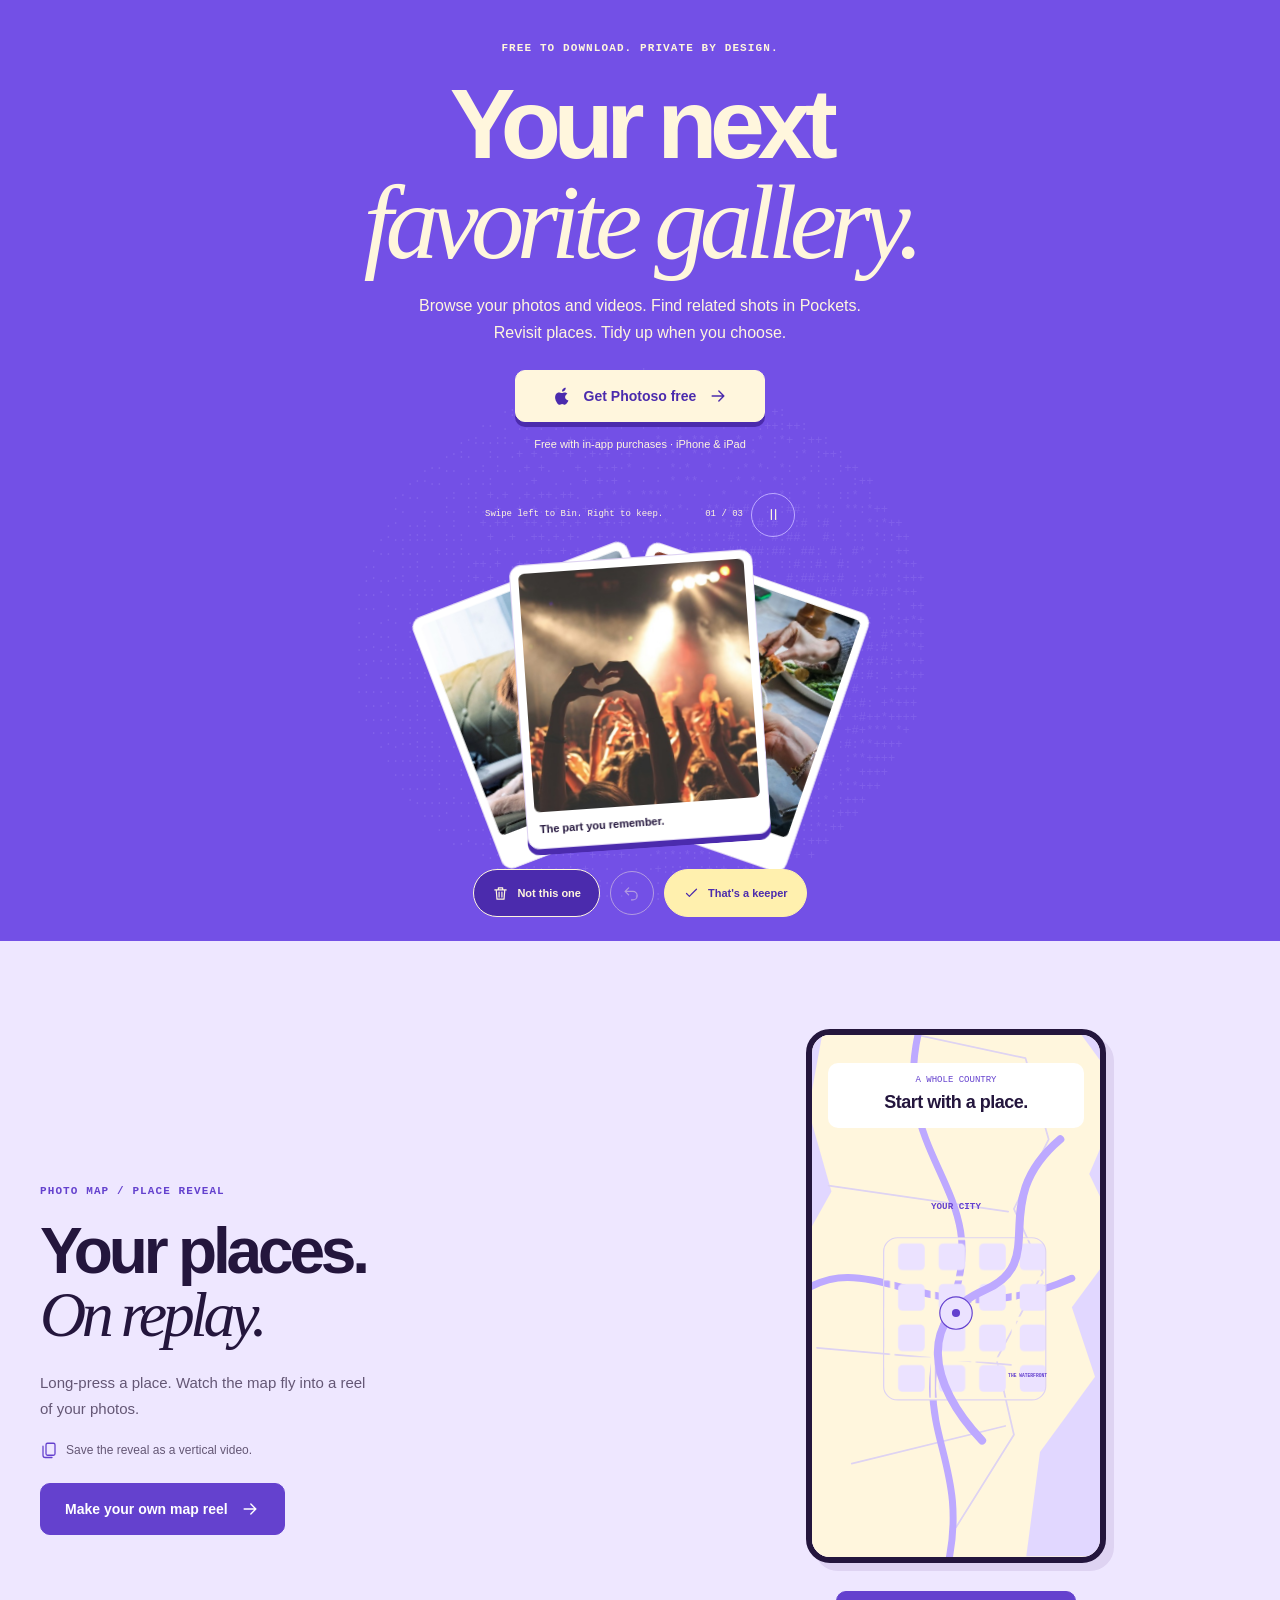
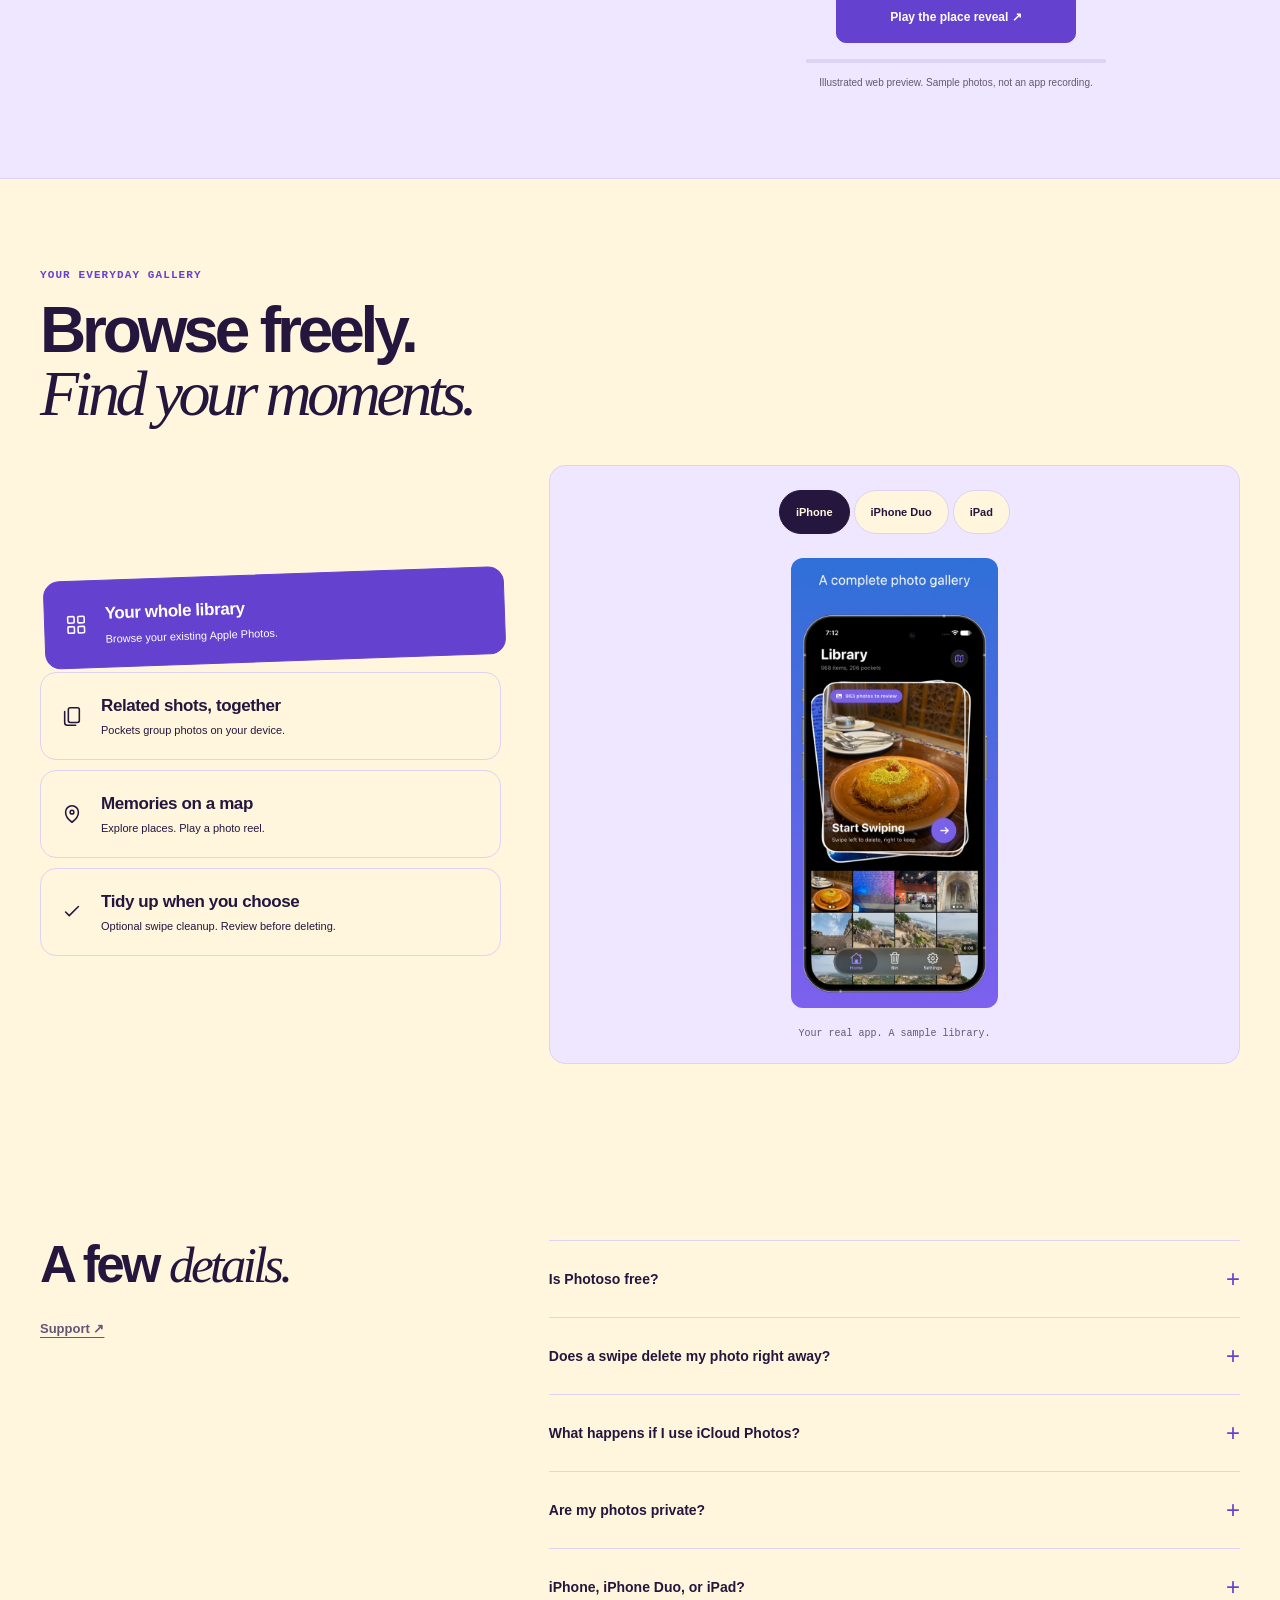
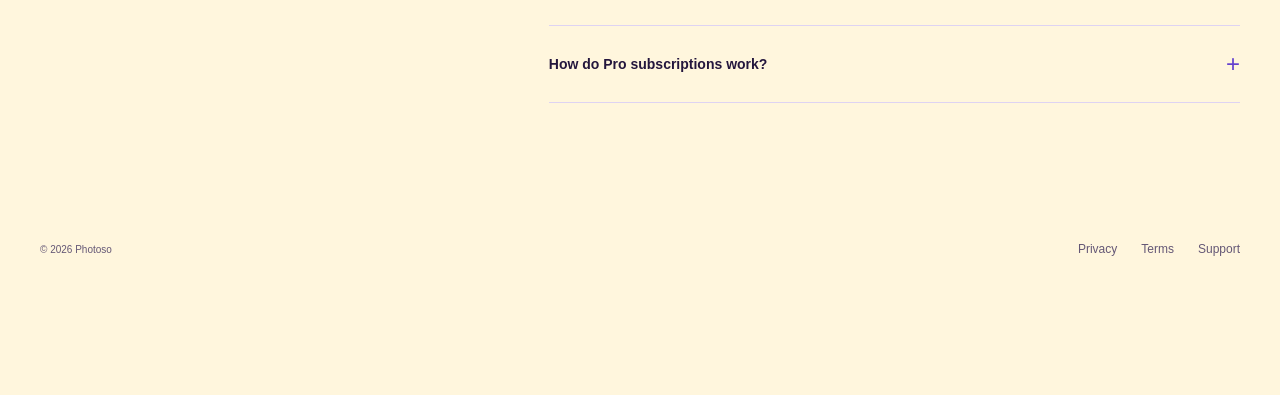
==== commit acc9662d: "Fix website destinations and clarify gallery-first support Co-authored-by: Copilot <223556219+Copilo" ====
--- a/index.html
+++ b/index.html
@@ -11,7 +11,8 @@
   <meta property="og:type" content="website">
   <meta property="og:title" content="Photoso — Your next favorite photo gallery.">
   <meta property="og:description" content="Your whole library. Related shots together. Places on replay. A free-to-download gallery that keeps photo processing on your device.">
-  <meta property="og:image" content="https://callmevg.github.io/photoso/assets/social.jpg">
+  <meta property="og:url" content="https://callmevg.github.io/photoso-website/">
+  <meta property="og:image" content="https://callmevg.github.io/photoso-website/assets/social.jpg">
   <meta name="twitter:card" content="summary_large_image">
   <link rel="icon" href="assets/icon.png" type="image/png">
   <script>
@@ -44,7 +45,7 @@
         <div class="hero-copy">
           <p class="eyebrow">Free to download. Private by design.</p>
           <h1 id="hero-title">Your next<br><em>favorite gallery.</em></h1>
-          <p class="hero-lead">Your whole library, with related shots grouped in Pockets.<br>Swipe to tidy. Replay your places.</p>
+          <p class="hero-lead">Browse your photos and videos. Find related shots in Pockets.<br>Revisit places. Tidy up when you choose.</p>
           <a class="button hero-download" href="https://apps.apple.com/app/photoso-photo-gallery/id6763928712"><svg aria-hidden="true"><use href="#i-apple"/></svg>Get Photoso free <svg aria-hidden="true"><use href="#i-arrow"/></svg></a>
           <p class="hero-note">Free with in-app purchases · iPhone &amp; iPad</p>
         </div>
@@ -125,9 +126,9 @@
           <div class="gallery-copy">
             <div class="gallery-tabs" role="tablist" aria-label="Explore Photoso screens" aria-orientation="vertical">
               <button class="gallery-tab" id="tab-library" role="tab" aria-selected="true" aria-controls="panel-library" tabindex="0"><svg aria-hidden="true"><use href="#i-grid"/></svg><span>Your whole library<small>Browse your existing Apple Photos.</small></span></button>
-              <button class="gallery-tab" id="tab-swipe" role="tab" aria-selected="false" aria-controls="panel-swipe" tabindex="-1"><svg aria-hidden="true"><use href="#i-check"/></svg><span>Cleanup that feels good<small>Swipe, review, then confirm.</small></span></button>
               <button class="gallery-tab" id="tab-pockets" role="tab" aria-selected="false" aria-controls="panel-pockets" tabindex="-1"><svg aria-hidden="true"><use href="#i-stack"/></svg><span>Related shots, together<small>Pockets group photos on your device.</small></span></button>
               <button class="gallery-tab" id="tab-map" role="tab" aria-selected="false" aria-controls="panel-map" tabindex="-1"><svg aria-hidden="true"><use href="#i-pin"/></svg><span>Memories on a map<small>Explore places. Play a photo reel.</small></span></button>
+              <button class="gallery-tab" id="tab-swipe" role="tab" aria-selected="false" aria-controls="panel-swipe" tabindex="-1"><svg aria-hidden="true"><use href="#i-check"/></svg><span>Tidy up when you choose<small>Optional swipe cleanup. Review before deleting.</small></span></button>
             </div>
           </div>
           <div class="device-preview">
@@ -145,12 +146,12 @@
     </section>
     <section class="section faq-section" id="faq" aria-labelledby="faq-title">
       <div class="wrap faq-layout">
-        <div class="faq-heading"><h2 id="faq-title">A few <em>details.</em></h2><a class="text-link" href="https://callmevg.github.io/photoso/support.html">Support ↗</a></div>
+        <div class="faq-heading"><h2 id="faq-title">A few <em>details.</em></h2><a class="text-link" href="support.html">Support ↗</a></div>
         <div class="faq-list">
-          <details id="pricing-details"><summary>Is Photoso free?</summary><p>Yes. Browsing your photo library, Pockets, Photo Map, and the Review Bin are available for free. Cleanup includes 100 free swipes a day. Photoso Pro adds unlimited swipes, similar-photo group review, stats and streaks, and keep marks that persist across reinstalls. Pro is available monthly, yearly, or as a one-time Lifetime purchase. See the app for current local pricing.</p></details>
+          <details id="pricing-details"><summary>Is Photoso free?</summary><p>Yes. Browsing your photo library, Pockets, Photo Map, and the Review Bin are available for free. Cleanup includes 100 free swipes a day; reaching that limit does not stop you browsing your gallery or reviewing the Bin. Photoso Pro adds unlimited swipes, similar-photo group review, stats and streaks, and keep marks that persist across reinstalls. Pro is available monthly, yearly, or as a one-time Lifetime purchase. See the app for current local pricing.</p></details>
           <details><summary>Does a swipe delete my photo right away?</summary><p>No. Unwanted items go to Photoso's Review Bin first, where you can restore them. Deletion happens only after you review and confirm. Confirmed deletions go to Apple Photos' Recently Deleted album for recovery for up to 30 days. Photoso isn't a backup service; back up irreplaceable photos.</p></details>
           <details><summary>What happens if I use iCloud Photos?</summary><p>With iCloud Photos enabled, confirmed deletions also apply to your other devices. Recently Deleted is the place to recover a photo for up to 30 days. Storage may not be freed immediately while deleted items remain there.</p></details>
-          <details id="privacy-details"><summary>Are my photos private?</summary><p>Your photos stay on your device. Photoso has no third-party ads, analytics, or tracking SDKs. Pocket similarity matching uses Apple's on-device Vision; your photos aren't sent to a cloud AI service. You don't need an account. Apple's own iCloud Photos syncing still follows your Apple settings. See our <a href="https://callmevg.github.io/photoso/privacy.html">privacy policy</a>.</p></details>
+          <details id="privacy-details"><summary>Are my photos private?</summary><p>Photoso doesn't upload your photos. It has no third-party ads, analytics, or tracking SDKs. Pocket similarity matching uses Apple's on-device Vision; your photos aren't sent to a cloud AI service. You don't need an account. Apple's own iCloud Photos syncing still follows your Apple settings, and maps and place names use Apple's services. See our <a href="privacy.html">privacy policy</a>.</p></details>
           <details><summary>iPhone, iPhone Duo, or iPad?</summary><p>Photoso works on iPhone and iPad with iOS or iPadOS 17.6 or later. It also adapts to iPhone Duo's compact and expanded displays. It uses your Apple Photos library and needs permission to access your photos.</p></details>
           <details><summary>How do Pro subscriptions work?</summary><p>Payment is charged to your Apple Account when you confirm a purchase. Monthly and yearly subscriptions renew automatically unless cancelled at least 24 hours before the current period ends. Your account is charged for renewal within 24 hours before the period ends. Manage or cancel in your App Store account settings. Lifetime is a one-time purchase. <a href="https://www.apple.com/legal/internet-services/itunes/dev/stdeula/">Apple's standard Terms of Use</a> apply.</p></details>
         </div>
@@ -158,7 +159,7 @@
     </section>
   </main>
   <footer class="footer wrap">
-    <div class="footer-top"><span class="footer-copyright">© 2026 Photoso</span><div class="footer-links"><a href="https://callmevg.github.io/photoso/privacy.html">Privacy</a><a href="https://www.apple.com/legal/internet-services/itunes/dev/stdeula/">Terms</a><a href="https://callmevg.github.io/photoso/support.html">Support</a></div></div>
+    <div class="footer-top"><span class="footer-copyright">© 2026 Photoso</span><div class="footer-links"><a href="privacy.html">Privacy</a><a href="https://www.apple.com/legal/internet-services/itunes/dev/stdeula/">Terms</a><a href="support.html">Support</a></div></div>
   </footer>
   <aside class="download-dock" aria-label="Download Photoso" hidden>
     <img src="assets/icon.png" width="40" height="40" alt=""><p><strong>Your next favorite gallery.</strong><span>Private · Free with in-app purchases</span></p><a class="button" href="https://apps.apple.com/app/photoso-photo-gallery/id6763928712">Download free <svg aria-hidden="true"><use href="#i-arrow"/></svg></a>
